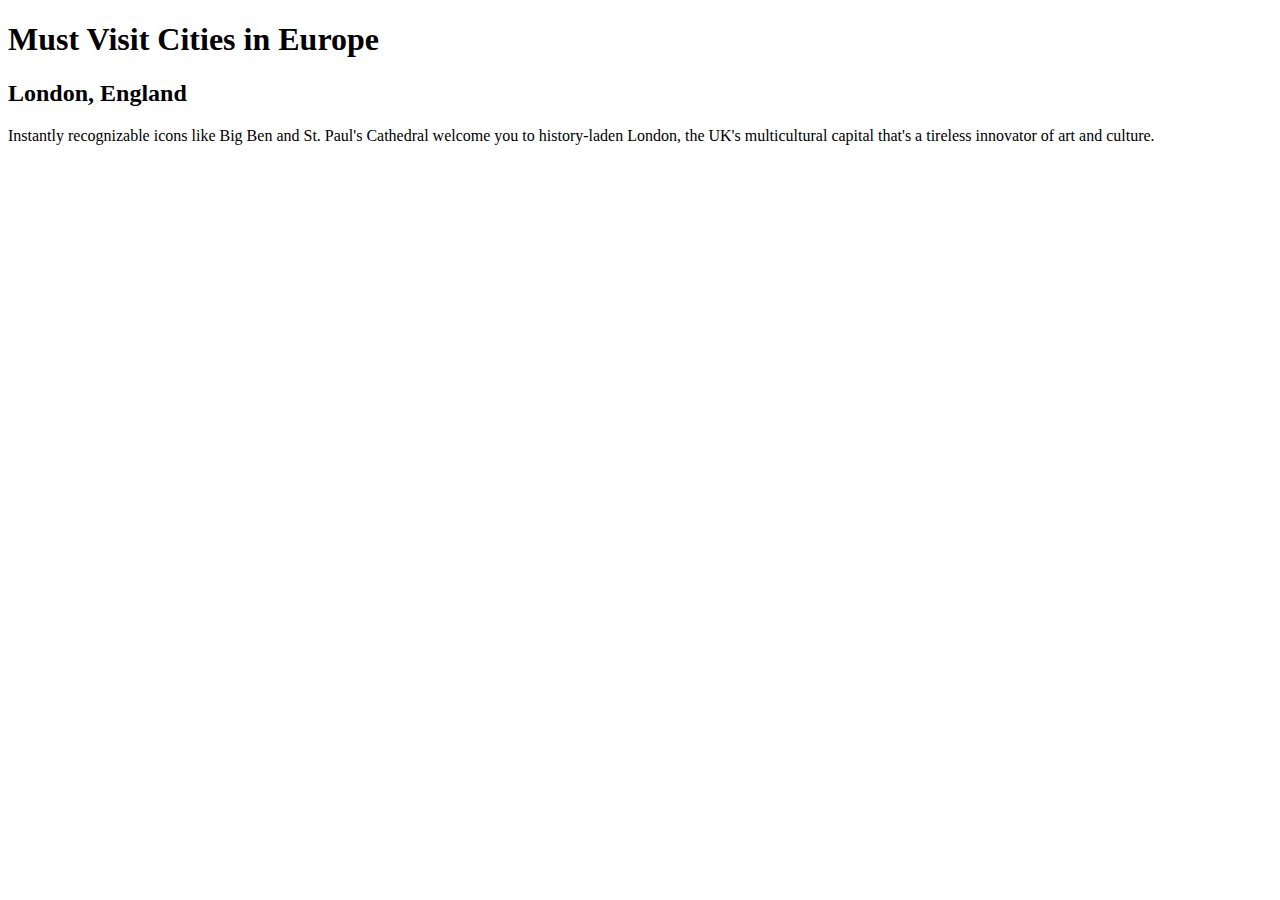
==== index.html @ cefefc82 "Created Index File" ====
<!DOCTYPE html>
<html>
    <head>
        <title>Must Visit Cities in Europe</title>
    </head>
    <body>
        <h1>Must Visit Cities in Europe</h1>
        <section>
            <div>
                <h2>London, England</h2>
                <p>
                    Instantly recognizable icons like Big Ben and St. Paul's Cathedral welcome you to history-laden London, the UK's multicultural capital that's a tireless innovator of art and culture.
                </p>
            </div>
        </section>
    </body>
</html>
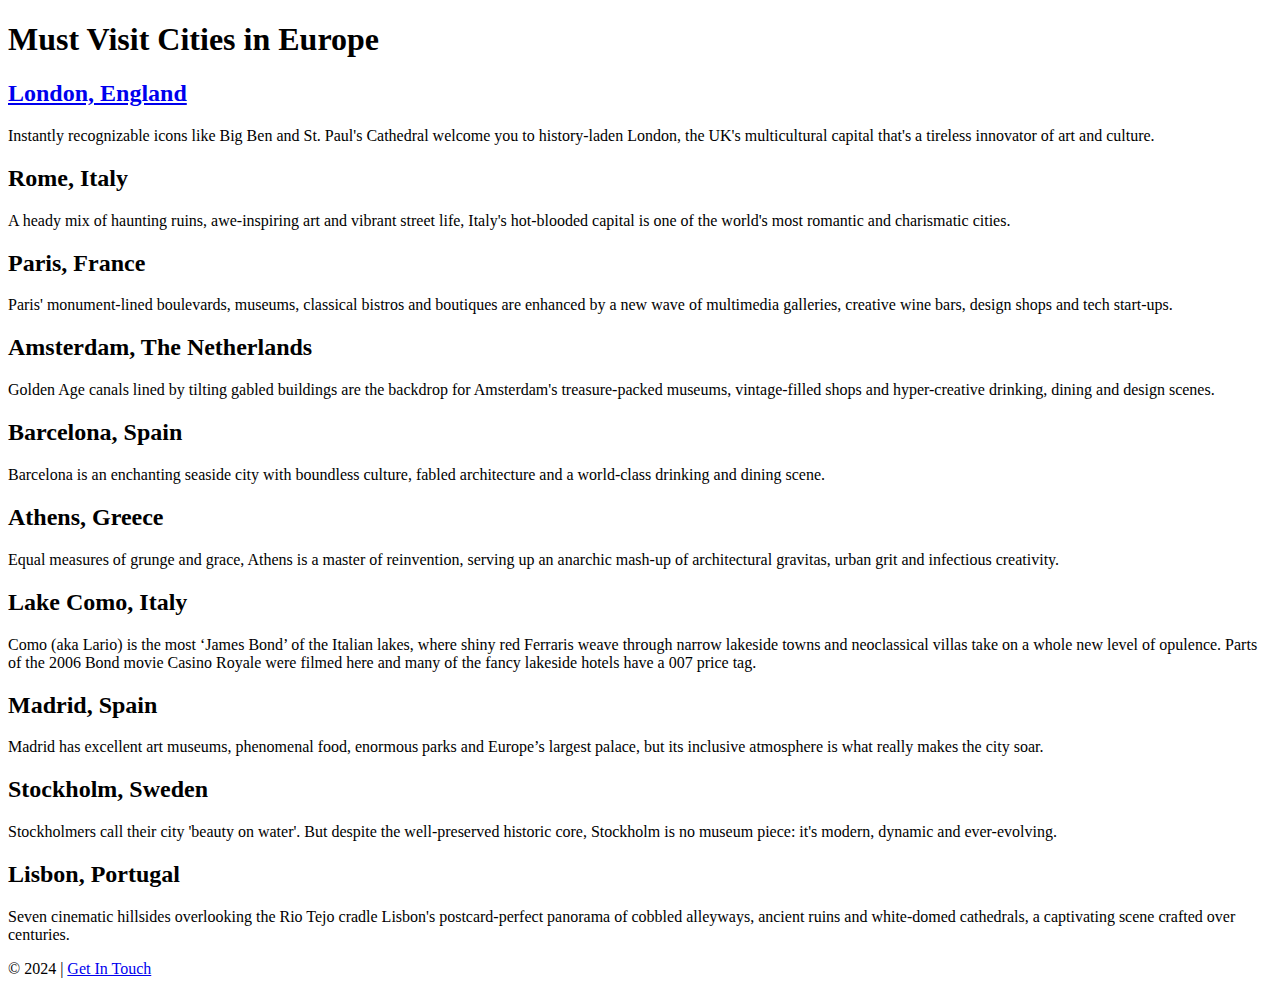
==== commit 899c30ea: "Finished index and started London Page" ====
--- a/index.html
+++ b/index.html
@@ -7,11 +7,71 @@
         <h1>Must Visit Cities in Europe</h1>
         <section>
             <div>
-                <h2>London, England</h2>
+                <h2>
+                    <a href="london.html">      London, England</a></h2>
                 <p>
                     Instantly recognizable icons like Big Ben and St. Paul's Cathedral welcome you to history-laden London, the UK's multicultural capital that's a tireless innovator of art and culture.
                 </p>
             </div>
+            <div>
+                <h2>Rome, Italy</h2>
+                <p>
+                    A heady mix of haunting ruins, awe-inspiring art and vibrant street life, Italy's hot-blooded capital is one of the world's most romantic and charismatic cities.
+
+                </p>
+            </div>
+            <div>
+                <h2>Paris, France</h2>
+                <p>
+                    Paris' monument-lined boulevards, museums, classical bistros and boutiques are enhanced by a new wave of multimedia galleries, creative wine bars, design shops and tech start-ups.
+                </p>
+            </div>
+            <div>
+                <h2>Amsterdam, The Netherlands</h2>
+                <p>
+                    Golden Age canals lined by tilting gabled buildings are the backdrop for Amsterdam's treasure-packed museums, vintage-filled shops and hyper-creative drinking, dining and design scenes.
+                </p>
+            </div>
+            <div>
+            <h2>Barcelona, Spain</h2>
+                <p>
+                    Barcelona is an enchanting seaside city with boundless culture, fabled architecture and a world-class drinking and dining scene.
+                </p>
+            </div>
+            <div>
+                <h2>Athens, Greece</h2>
+                <p>
+                    Equal measures of grunge and grace, Athens is a master of reinvention, serving up an anarchic mash-up of architectural gravitas, urban grit and infectious creativity.
+
+                </p>
+            </div>
+            <div>
+                <h2>Lake Como, Italy</h2>
+                <p>
+                    Como (aka Lario) is the most ‘James Bond’ of the Italian lakes, where shiny red Ferraris weave through narrow lakeside towns and neoclassical villas take on a whole new level of opulence. Parts of the 2006 Bond movie Casino Royale were filmed here and many of the fancy lakeside hotels have a 007 price tag.
+                </p>
+            </div>
+            <div>
+                <h2>Madrid, Spain</h2>
+                <p>
+                    Madrid has excellent art museums, phenomenal food, enormous parks and Europe’s largest palace, but its inclusive atmosphere is what really makes the city soar.
+                </p>
+            </div>
+            <div>
+                <h2>Stockholm, Sweden</h2>
+                <p>
+                    Stockholmers call their city 'beauty on water'. But despite the well-preserved historic core, Stockholm is no museum piece: it's modern, dynamic and ever-evolving.
+                </p>
+            </div>
+            <div>
+                <h2>Lisbon, Portugal</h2>
+                <p>
+                    Seven cinematic hillsides overlooking the Rio Tejo cradle Lisbon's postcard-perfect panorama of cobbled alleyways, ancient ruins and white-domed cathedrals, a captivating scene crafted over centuries.
+                </p>
+            </div>
         </section>
+        <footer>
+            <p>© 2024 | <a href="mailto:novak663@umn.edu">Get In Touch</a></p>
+        </footer>
     </body>
 </html>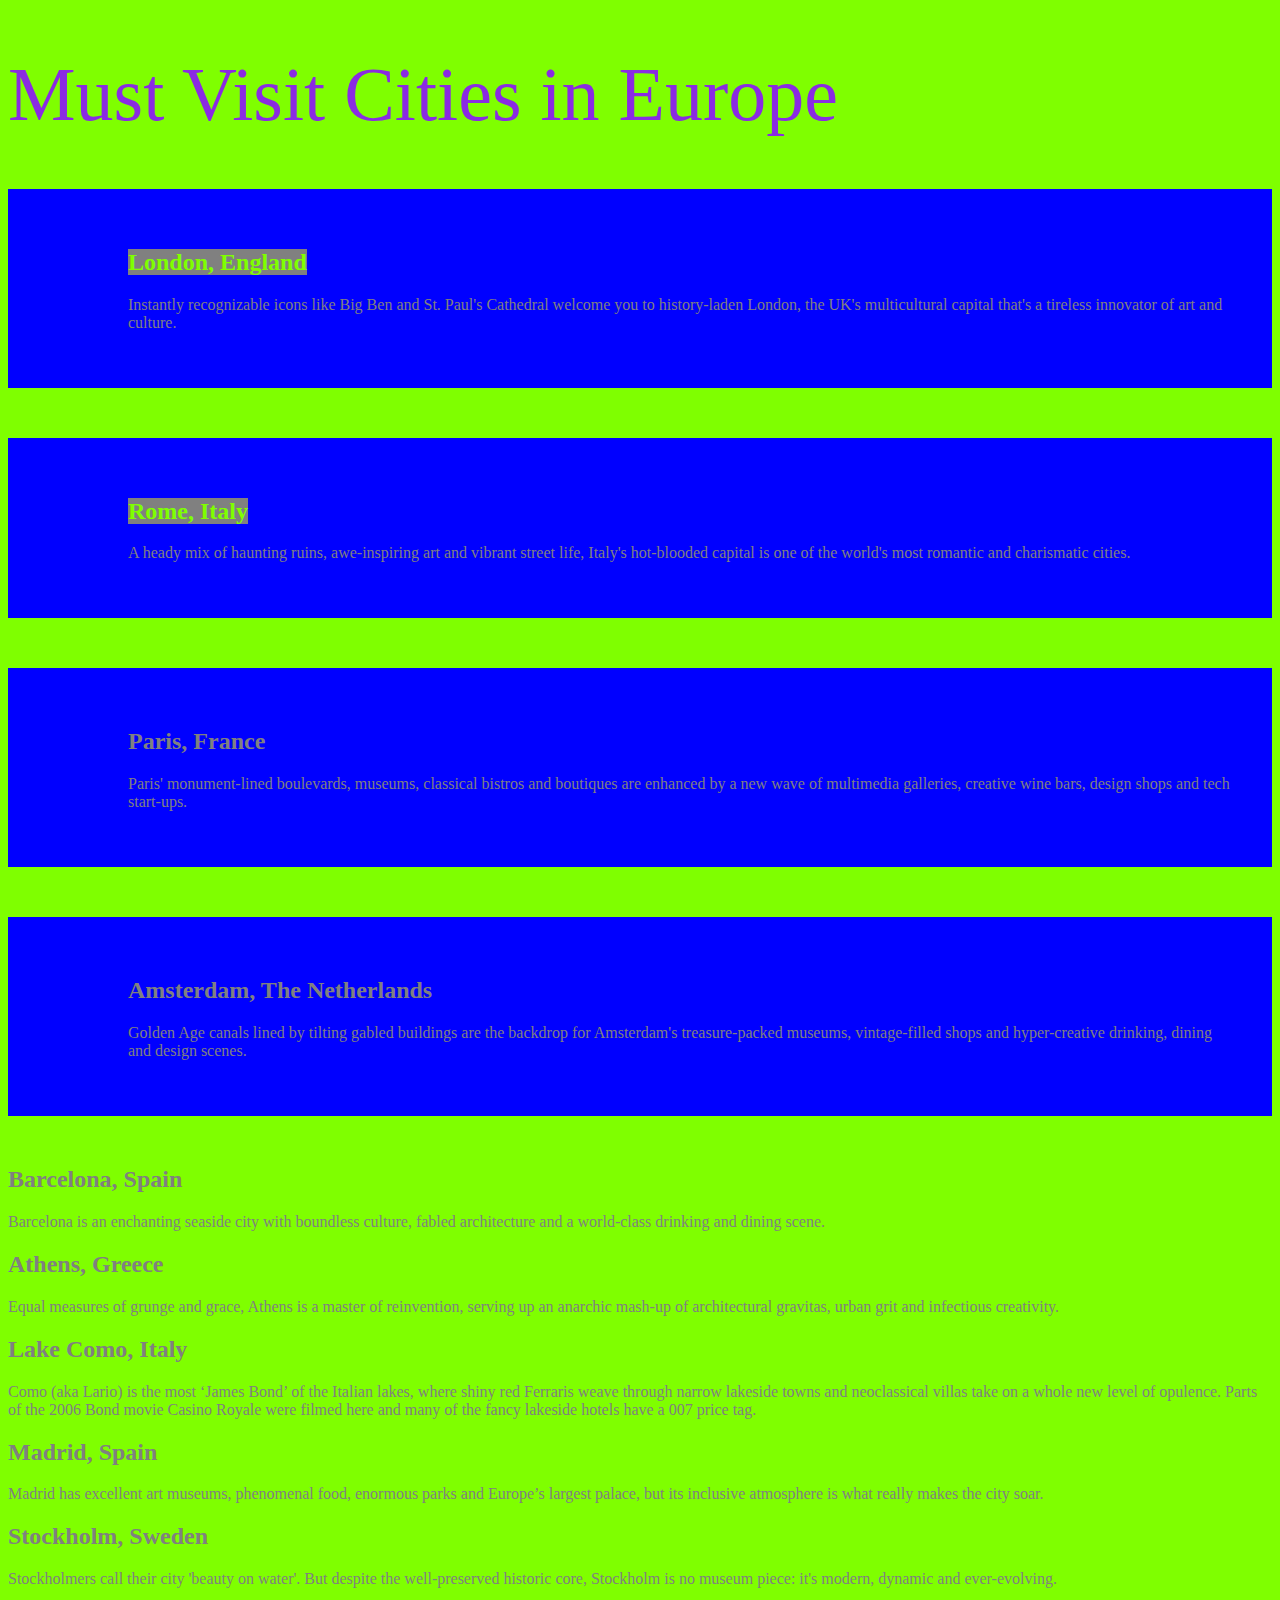
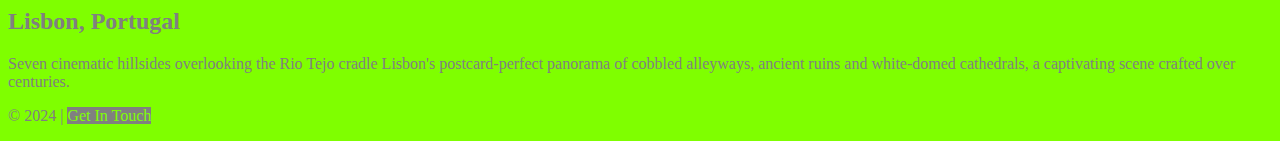
==== commit c29eddac: "Add CSS to HTML" ====
--- a/index.html
+++ b/index.html
@@ -2,31 +2,33 @@
 <html>
     <head>
         <title>Must Visit Cities in Europe</title>
+        <link rel="stylesheet" href="style.css">
     </head>
     <body>
         <h1>Must Visit Cities in Europe</h1>
         <section>
-            <div>
+            <div class="city-wrapper">
                 <h2>
                     <a href="london.html">      London, England</a></h2>
                 <p>
                     Instantly recognizable icons like Big Ben and St. Paul's Cathedral welcome you to history-laden London, the UK's multicultural capital that's a tireless innovator of art and culture.
                 </p>
             </div>
-            <div>
-                <h2>Rome, Italy</h2>
+            <div class="city-wrapper">
+                <h2>
+                    <a href="london.html">Rome, Italy</a></h2>
                 <p>
                     A heady mix of haunting ruins, awe-inspiring art and vibrant street life, Italy's hot-blooded capital is one of the world's most romantic and charismatic cities.
 
                 </p>
             </div>
-            <div>
+            <div class="city-wrapper">
                 <h2>Paris, France</h2>
                 <p>
                     Paris' monument-lined boulevards, museums, classical bistros and boutiques are enhanced by a new wave of multimedia galleries, creative wine bars, design shops and tech start-ups.
                 </p>
             </div>
-            <div>
+            <div class="city-wrapper">
                 <h2>Amsterdam, The Netherlands</h2>
                 <p>
                     Golden Age canals lined by tilting gabled buildings are the backdrop for Amsterdam's treasure-packed museums, vintage-filled shops and hyper-creative drinking, dining and design scenes.
--- a/style.css
+++ b/style.css
@@ -0,0 +1,26 @@
+body {
+    background-color: chartreuse;
+    font-family: Georgia, 'Times New Roman', Times, serif;
+    color: grey;
+}
+
+a {
+    color: chartreuse;
+    text-decoration: none;
+    background-color: grey;
+}
+
+h1 {
+    font-size: 76px;
+    color: blueviolet;
+    font-weight: normal;
+}
+
+.city-wrapper {
+    padding:40px;
+    padding-left: 120px;
+    margin-bottom: 50px;
+    background-color: blue;
+}
+
+
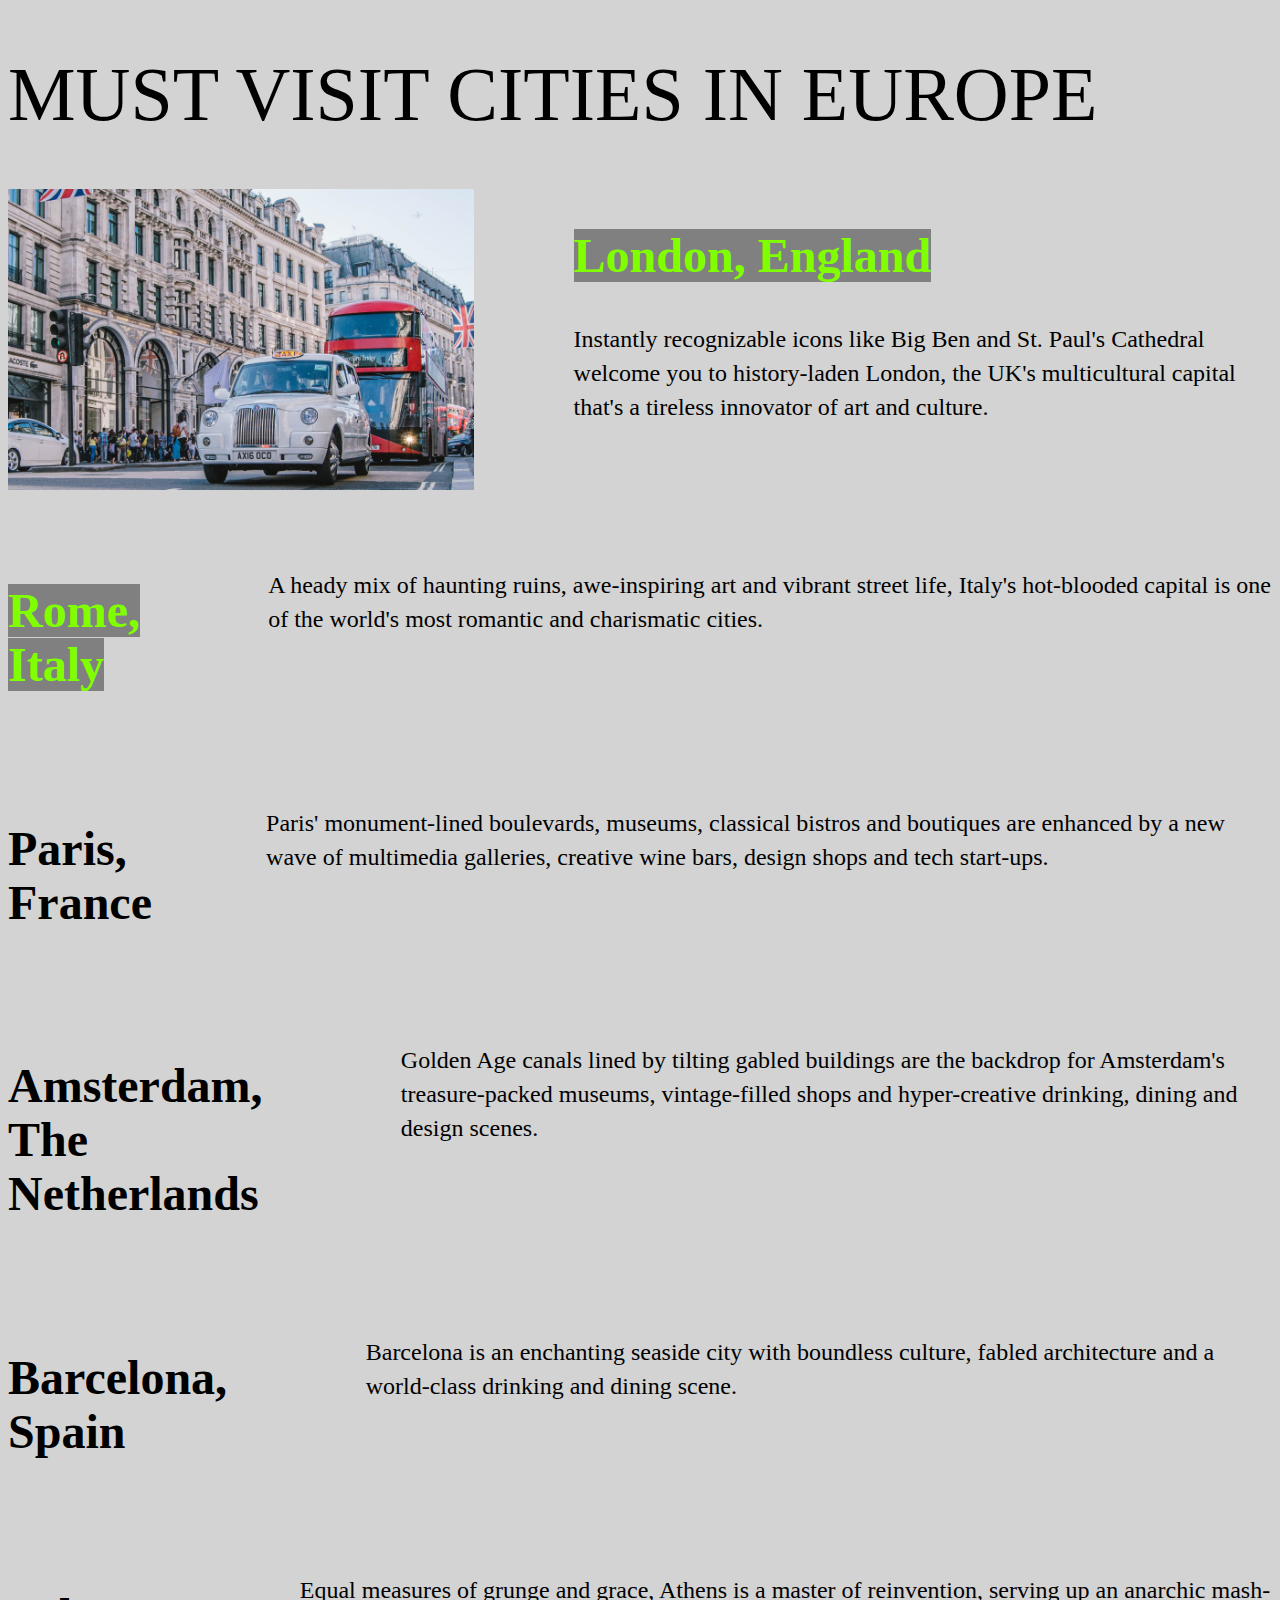
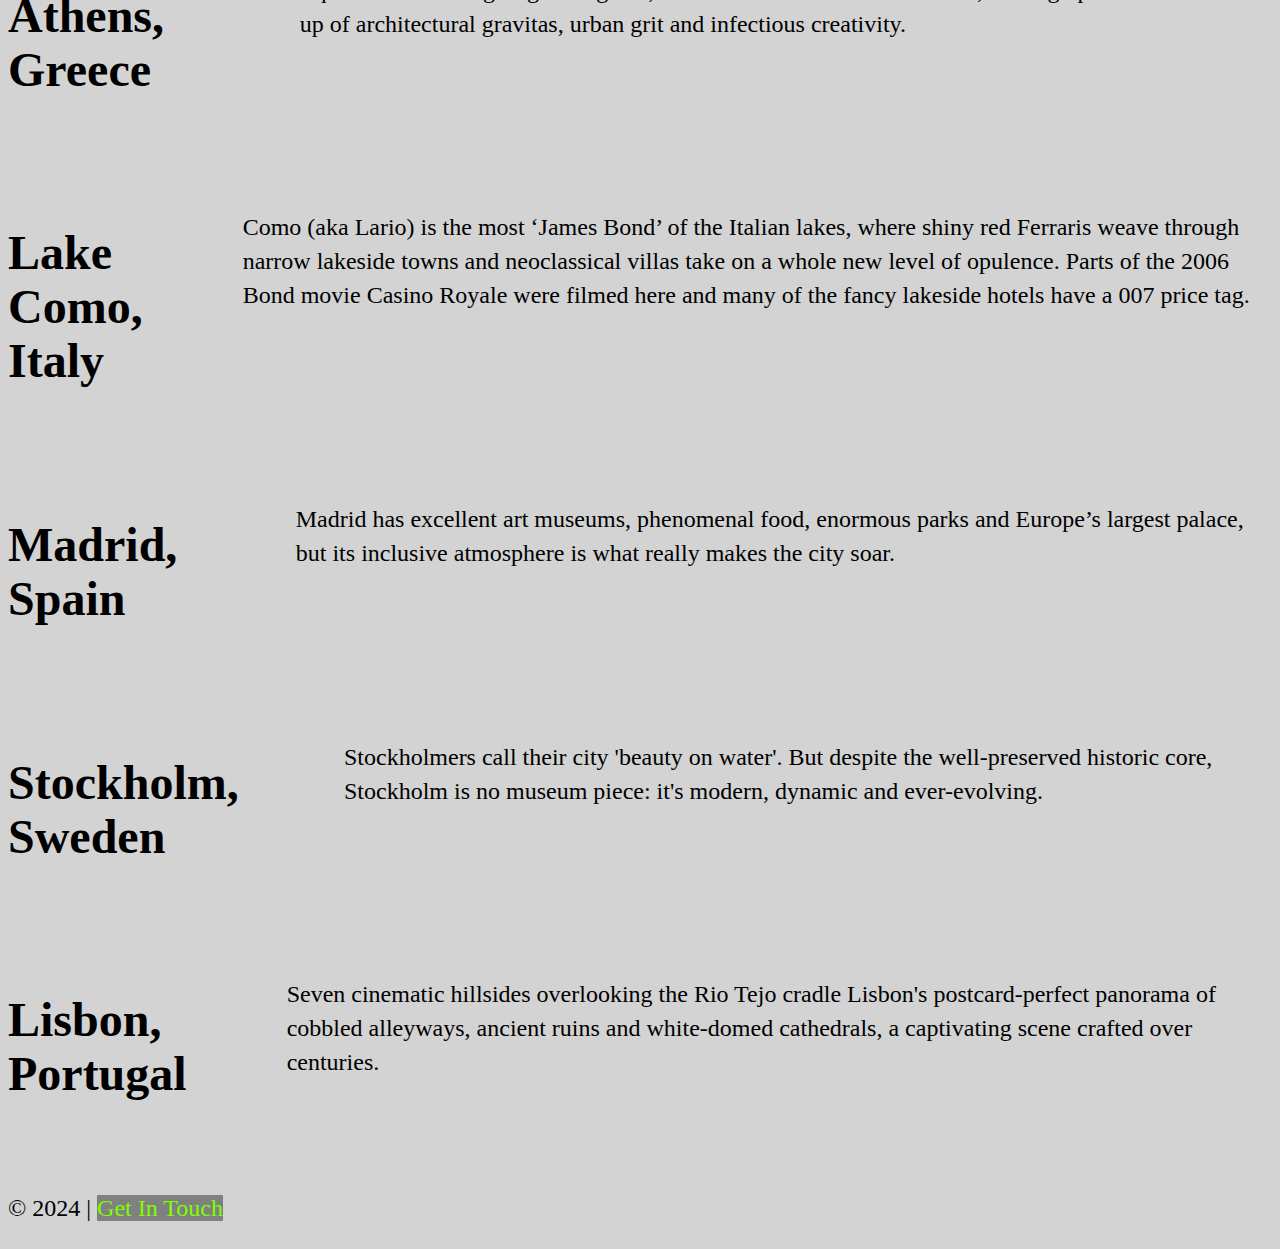
==== commit dca077ae: "05: 05: Flexbox and Advanced Layout Intro" ====
--- a/index.html
+++ b/index.html
@@ -7,70 +7,96 @@
     <body>
         <h1>Must Visit Cities in Europe</h1>
         <section>
+
+
+            <div class="city-wrapper">
+                <div class="city-img">
+                    <img src="Assets/Cities/london.png" class="w-100"/>
+                </div>
+                    <div class="city-text">
+                    <h2>
+                        <a href="london.html">      London, England</a></h2>
+                    <p>
+                        Instantly recognizable icons like Big Ben and St. Paul's Cathedral welcome you to history-laden London, the UK's multicultural capital that's a tireless innovator of art and culture.
+                    </p>
+                </div>
+            </div>
+
             <div class="city-wrapper">
                 <h2>
-                    <a href="london.html">      London, England</a></h2>
-                <p>
-                    Instantly recognizable icons like Big Ben and St. Paul's Cathedral welcome you to history-laden London, the UK's multicultural capital that's a tireless innovator of art and culture.
-                </p>
-            </div>
-            <div class="city-wrapper">
-                <h2>
-                    <a href="london.html">Rome, Italy</a></h2>
+                    <a href="rome.html">Rome, Italy</a></h2>
                 <p>
                     A heady mix of haunting ruins, awe-inspiring art and vibrant street life, Italy's hot-blooded capital is one of the world's most romantic and charismatic cities.
 
                 </p>
             </div>
+
+
             <div class="city-wrapper">
                 <h2>Paris, France</h2>
                 <p>
                     Paris' monument-lined boulevards, museums, classical bistros and boutiques are enhanced by a new wave of multimedia galleries, creative wine bars, design shops and tech start-ups.
                 </p>
             </div>
+
+
             <div class="city-wrapper">
                 <h2>Amsterdam, The Netherlands</h2>
                 <p>
                     Golden Age canals lined by tilting gabled buildings are the backdrop for Amsterdam's treasure-packed museums, vintage-filled shops and hyper-creative drinking, dining and design scenes.
                 </p>
             </div>
-            <div>
+
+
+            <div class="city-wrapper">
             <h2>Barcelona, Spain</h2>
                 <p>
                     Barcelona is an enchanting seaside city with boundless culture, fabled architecture and a world-class drinking and dining scene.
                 </p>
             </div>
-            <div>
+
+
+            <div class="city-wrapper">
                 <h2>Athens, Greece</h2>
                 <p>
                     Equal measures of grunge and grace, Athens is a master of reinvention, serving up an anarchic mash-up of architectural gravitas, urban grit and infectious creativity.
 
                 </p>
             </div>
-            <div>
+
+
+            <div class="city-wrapper">
                 <h2>Lake Como, Italy</h2>
                 <p>
                     Como (aka Lario) is the most ‘James Bond’ of the Italian lakes, where shiny red Ferraris weave through narrow lakeside towns and neoclassical villas take on a whole new level of opulence. Parts of the 2006 Bond movie Casino Royale were filmed here and many of the fancy lakeside hotels have a 007 price tag.
                 </p>
             </div>
-            <div>
+
+
+            <div class="city-wrapper">
                 <h2>Madrid, Spain</h2>
                 <p>
                     Madrid has excellent art museums, phenomenal food, enormous parks and Europe’s largest palace, but its inclusive atmosphere is what really makes the city soar.
                 </p>
             </div>
-            <div>
+
+
+            <div class="city-wrapper">
                 <h2>Stockholm, Sweden</h2>
                 <p>
                     Stockholmers call their city 'beauty on water'. But despite the well-preserved historic core, Stockholm is no museum piece: it's modern, dynamic and ever-evolving.
                 </p>
             </div>
-            <div>
+
+
+            <div class="city-wrapper">
                 <h2>Lisbon, Portugal</h2>
                 <p>
                     Seven cinematic hillsides overlooking the Rio Tejo cradle Lisbon's postcard-perfect panorama of cobbled alleyways, ancient ruins and white-domed cathedrals, a captivating scene crafted over centuries.
                 </p>
             </div>
+
+            
         </section>
         <footer>
             <p>© 2024 | <a href="mailto:novak663@umn.edu">Get In Touch</a></p>
--- a/style.css
+++ b/style.css
@@ -1,7 +1,32 @@
 body {
-    background-color: chartreuse;
-    font-family: Georgia, 'Times New Roman', Times, serif;
-    color: grey;
+    background-color: lightgray;
+    color: black;
+    font-family: "Figtree", serif;
+    font-optical-sizing: auto;
+    font-weight: 300;
+    font-style: normal;
+}
+
+.container {
+    max-width: 730px;
+    margin-left: auto;
+    margin-right: auto;
+}
+
+.w-100{
+    width: 100%;
+}
+
+.jaro-regular {
+    font-family: "Jaro", serif;
+    font-optical-sizing: auto;
+    font-weight: 400;
+    font-style: normal;
+  }
+  
+p{
+    font-size: 24px;
+    line-height: 34px;
 }
 
 a {
@@ -12,15 +37,30 @@
 
 h1 {
     font-size: 76px;
-    color: blueviolet;
-    font-weight: normal;
+    font-family: "Jaro", serif;
+    font-optical-sizing: auto;
+    font-weight: 400;
+    font-style: normal;
+    text-transform: uppercase;
+}
+
+h2{
+    font-size: 48px;
+    line-height: 54px;
 }
 
 .city-wrapper {
-    padding:40px;
-    padding-left: 120px;
     margin-bottom: 50px;
-    background-color: blue;
+    display: flex;
+    flex-direction: row;
+    gap: 100px;
 }
 
+.city-img {
+    width: 40%;
+}
 
+.city-text {
+    width: 60%;
+}
+
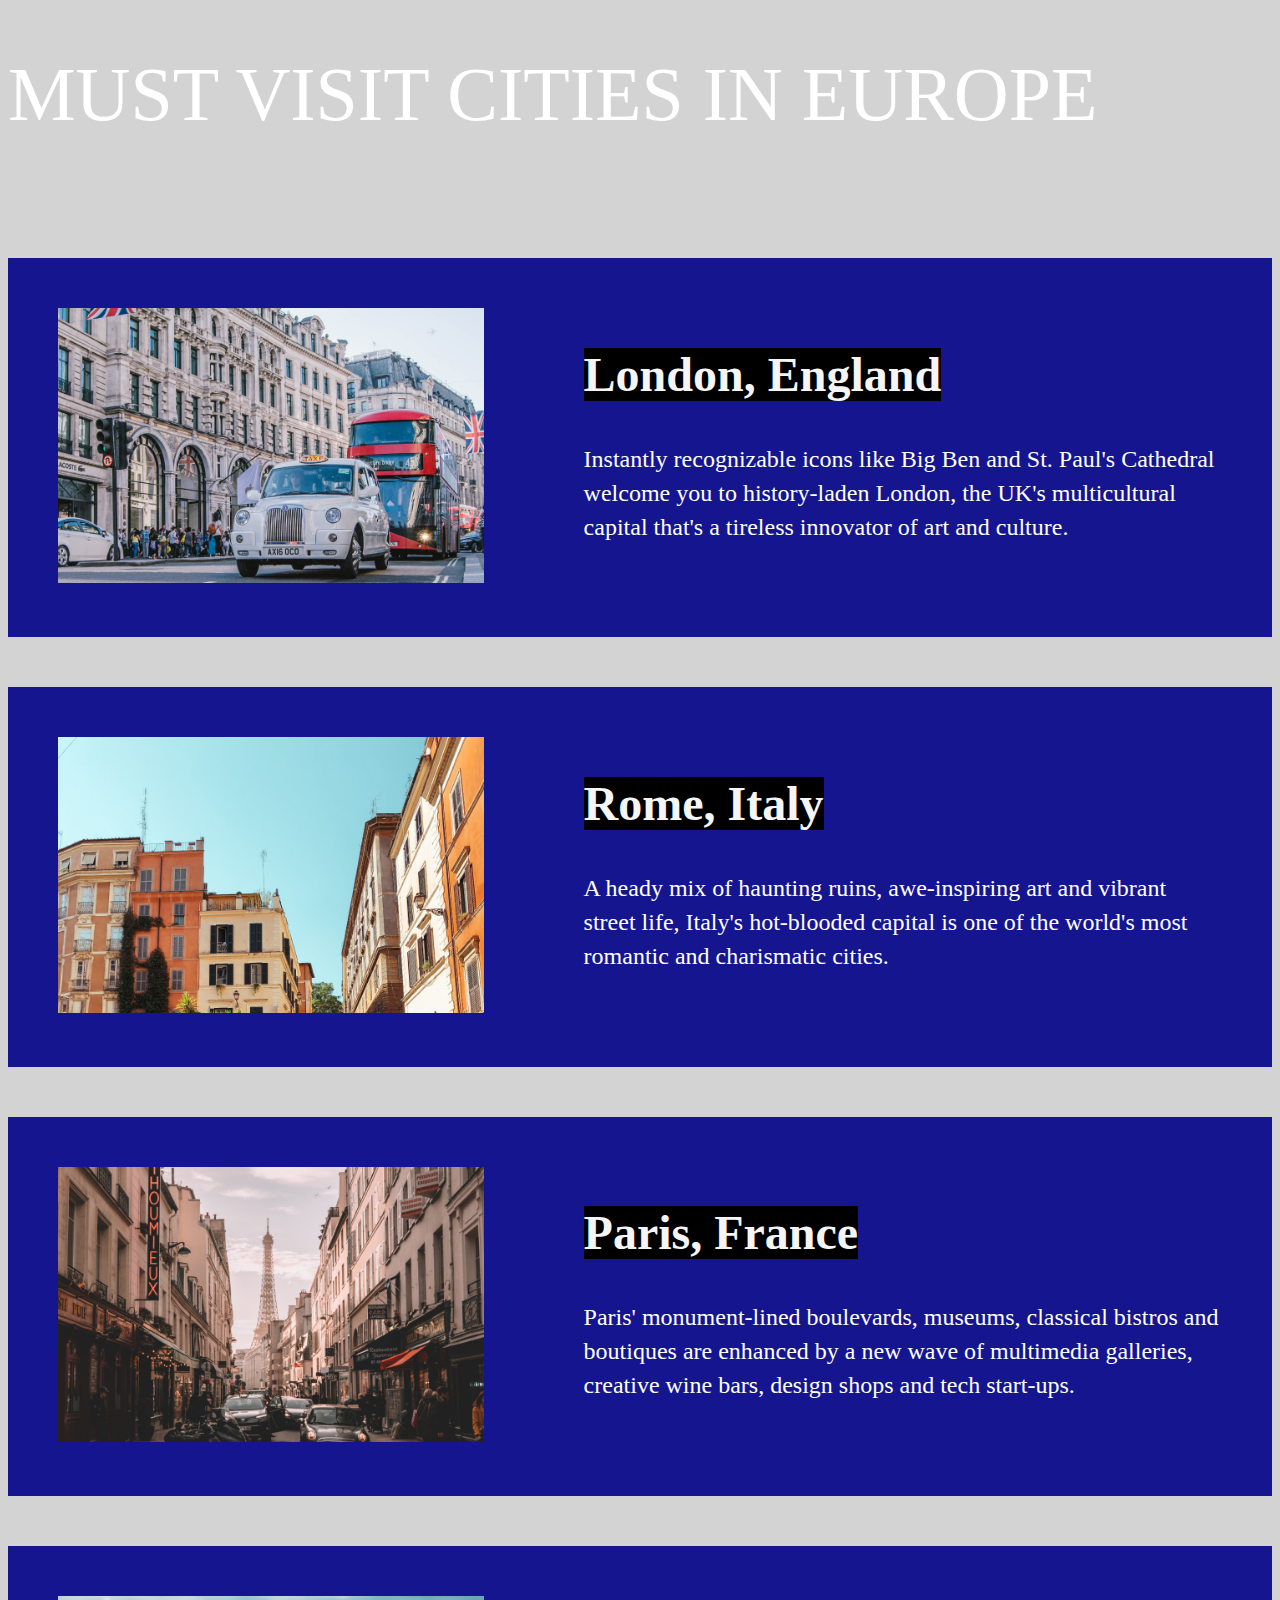
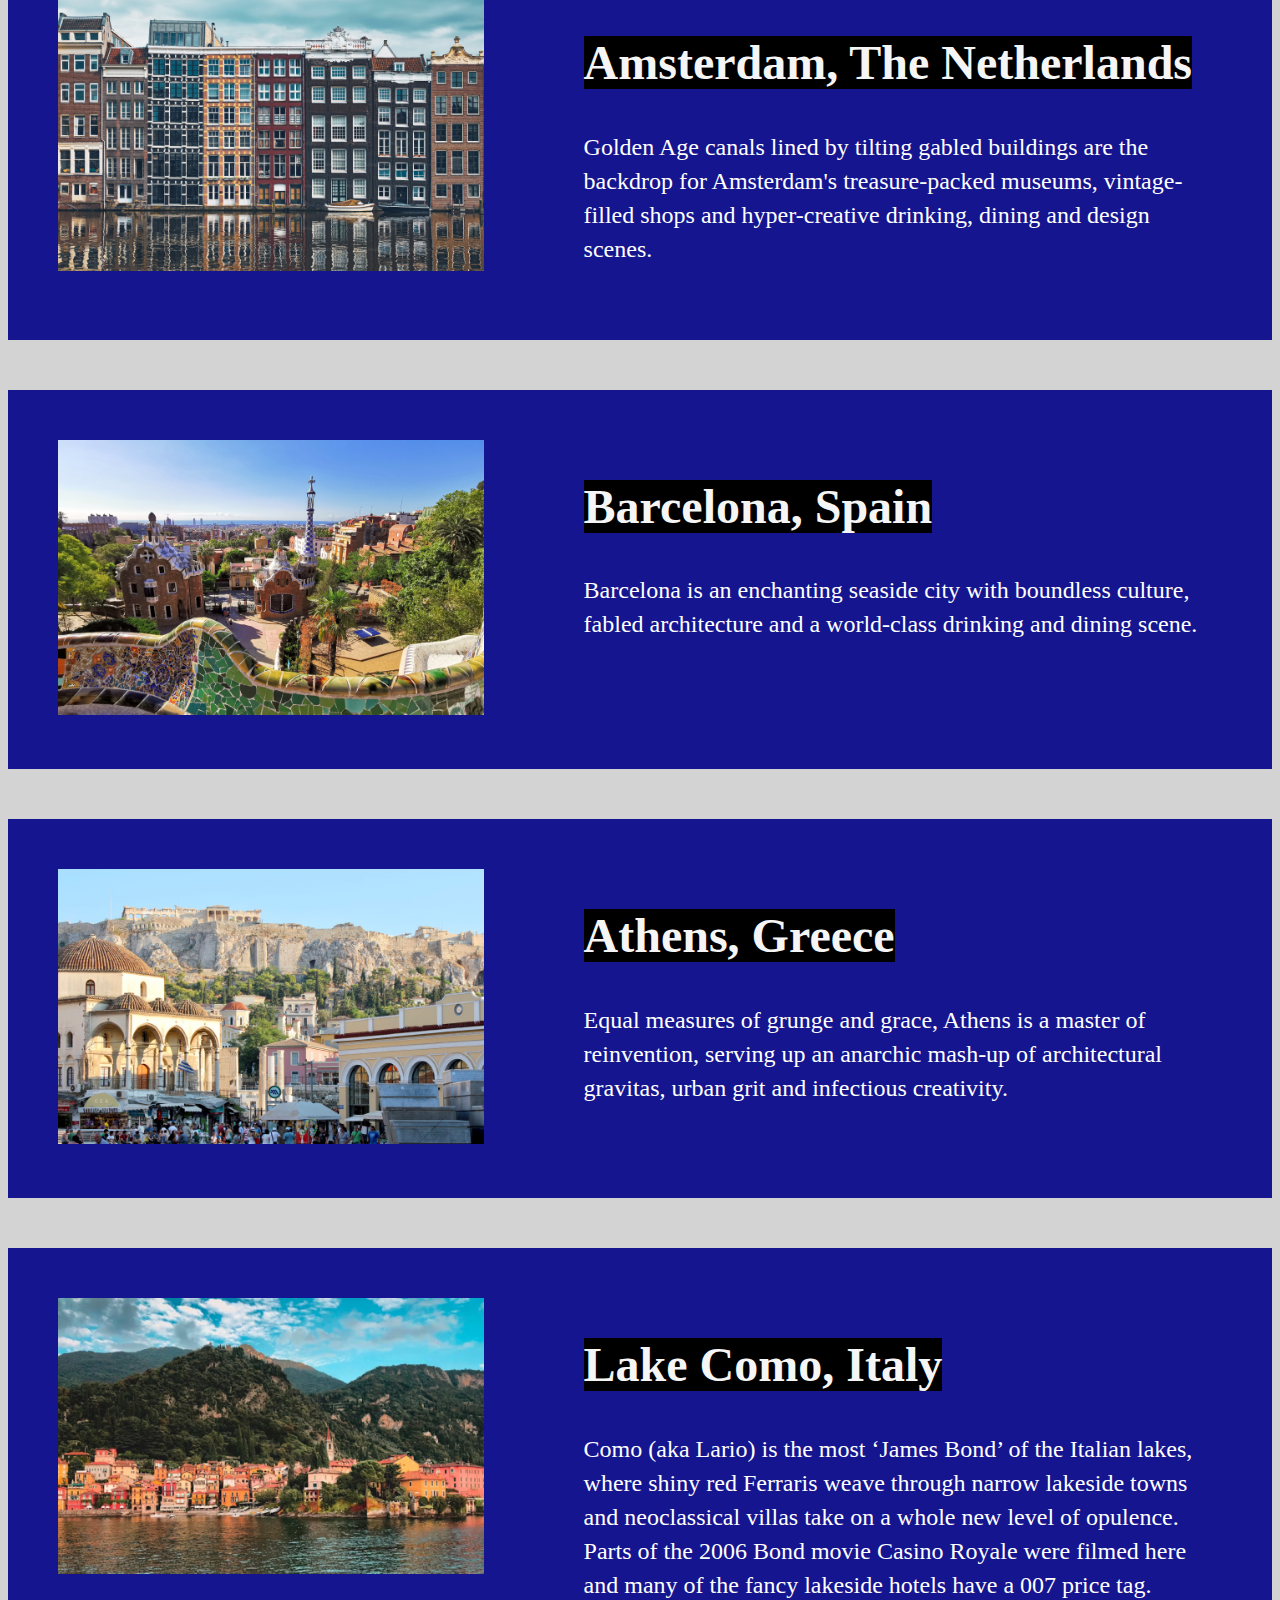
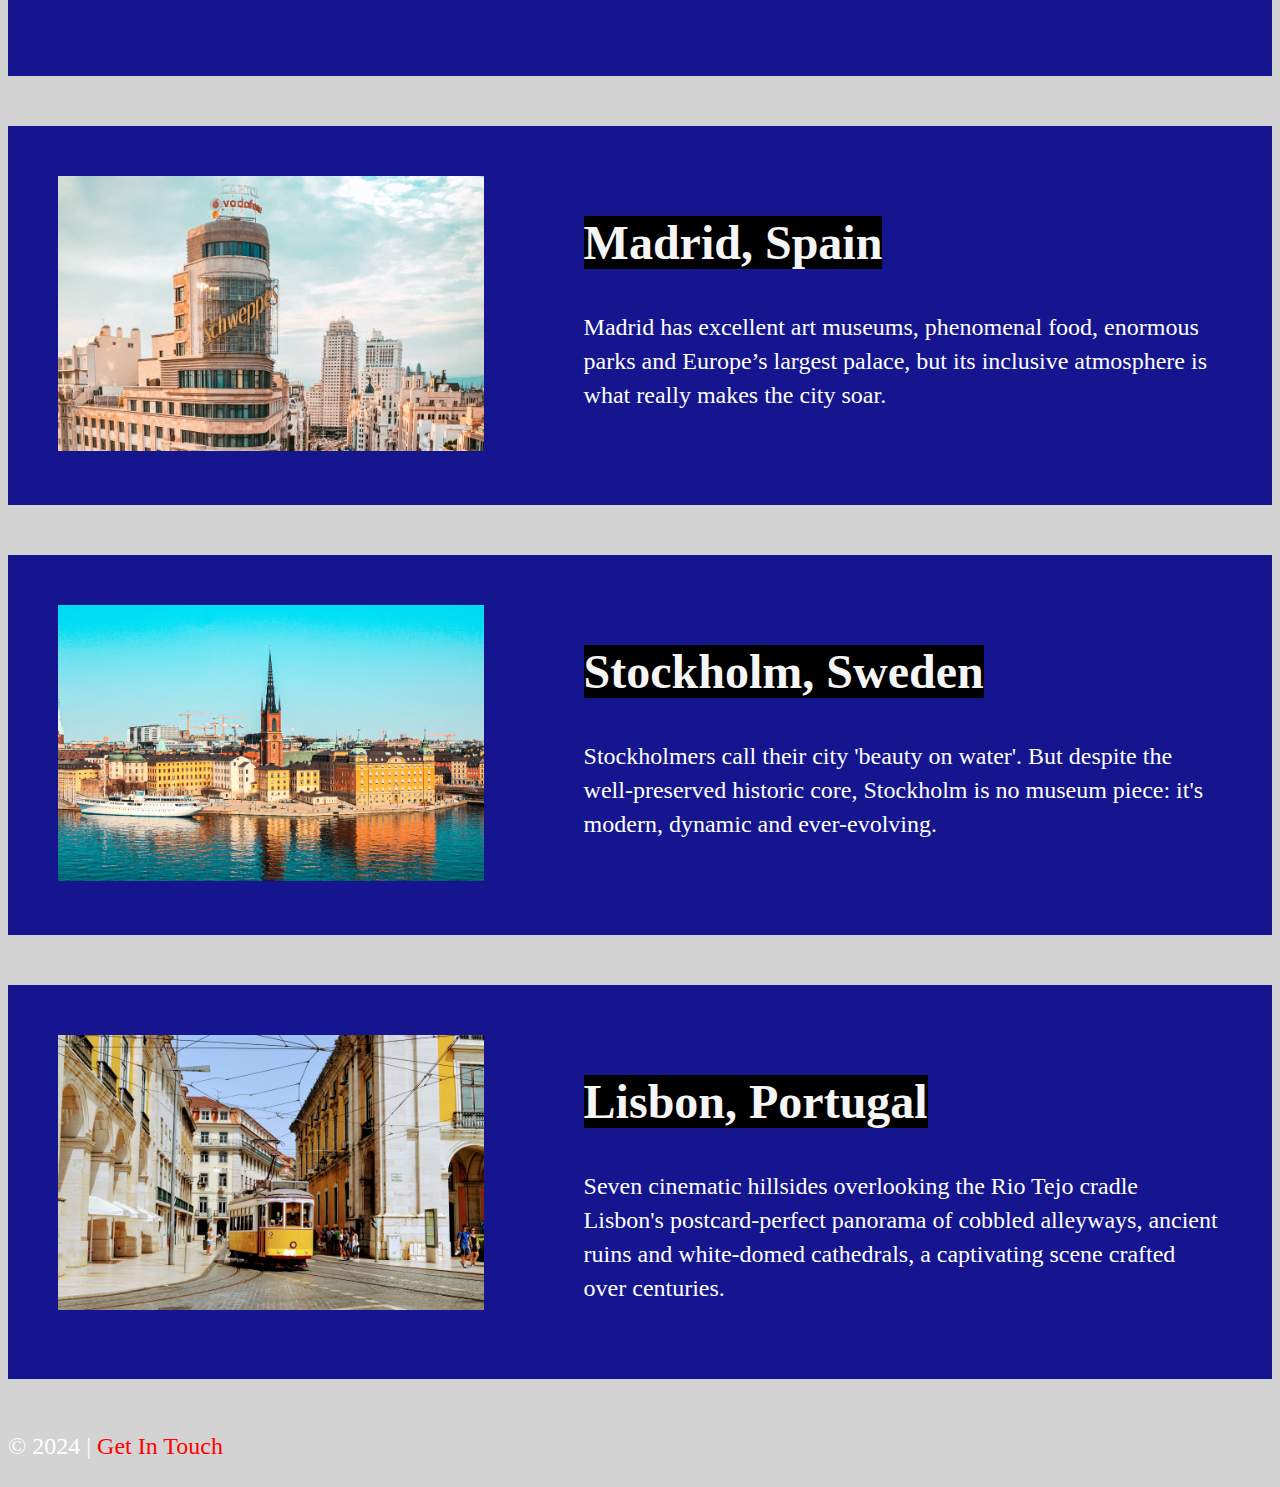
==== commit 418b521c: "05: Flexbox and Advanced Layout" ====
--- a/index.html
+++ b/index.html
@@ -6,7 +6,7 @@
     </head>
     <body>
         <h1>Must Visit Cities in Europe</h1>
-        <section>
+        <section class="cities-section">
 
 
             <div class="city-wrapper">
@@ -23,82 +23,125 @@
             </div>
 
             <div class="city-wrapper">
-                <h2>
-                    <a href="rome.html">Rome, Italy</a></h2>
-                <p>
-                    A heady mix of haunting ruins, awe-inspiring art and vibrant street life, Italy's hot-blooded capital is one of the world's most romantic and charismatic cities.
-
-                </p>
+                <div class="city-img">
+                    <img src="Assets/Cities/rome.png" class="w-100"/>
+                </div>
+                    <div class="city-text">
+                    <h2>
+                        <a href="#">      Rome, Italy</a></h2>
+                    <p>
+                        A heady mix of haunting ruins, awe-inspiring art and vibrant street life, Italy's hot-blooded capital is one of the world's most romantic and charismatic cities.
+                    </p>
+                </div>
             </div>
 
+            <div class="city-wrapper">
+                <div class="city-img">
+                    <img src="Assets/Cities/paris.png" class="w-100"/>
+                </div>
+                    <div class="city-text">
+                    <h2>
+                        <a href="#">      Paris, France</a></h2>
+                    <p>
+                        Paris' monument-lined boulevards, museums, classical bistros and boutiques are enhanced by a new wave of multimedia galleries, creative wine bars, design shops and tech start-ups.
+                    </p>
+                </div>
+            </div>
 
             <div class="city-wrapper">
-                <h2>Paris, France</h2>
-                <p>
-                    Paris' monument-lined boulevards, museums, classical bistros and boutiques are enhanced by a new wave of multimedia galleries, creative wine bars, design shops and tech start-ups.
-                </p>
+                <div class="city-img">
+                    <img src="Assets/Cities/amsterdam.png" class="w-100"/>
+                </div>
+                    <div class="city-text">
+                    <h2>
+                        <a href="#">      Amsterdam, The Netherlands</a></h2>
+                    <p>
+                        Golden Age canals lined by tilting gabled buildings are the backdrop for Amsterdam's treasure-packed museums, vintage-filled shops and hyper-creative drinking, dining and design scenes.
+                    </p>
+                </div>
             </div>
 
+            <div class="city-wrapper">
+                <div class="city-img">
+                    <img src="Assets/Cities/barcelona.png" class="w-100"/>
+                </div>
+                    <div class="city-text">
+                    <h2>
+                        <a href="#">      Barcelona, Spain</a></h2>
+                    <p>
+                        Barcelona is an enchanting seaside city with boundless culture, fabled architecture and a world-class drinking and dining scene.
+                    </p>
+                </div>
+            </div>
 
             <div class="city-wrapper">
-                <h2>Amsterdam, The Netherlands</h2>
-                <p>
-                    Golden Age canals lined by tilting gabled buildings are the backdrop for Amsterdam's treasure-packed museums, vintage-filled shops and hyper-creative drinking, dining and design scenes.
-                </p>
+                <div class="city-img">
+                    <img src="Assets/Cities/athens.png" class="w-100"/>
+                </div>
+                    <div class="city-text">
+                    <h2>
+                        <a href="#">      Athens, Greece</a></h2>
+                    <p>
+                        Equal measures of grunge and grace, Athens is a master of reinvention, serving up an anarchic mash-up of architectural gravitas, urban grit and infectious creativity.
+                    </p>
+                </div>
             </div>
 
+            <div class="city-wrapper">
+                <div class="city-img">
+                    <img src="Assets/Cities/lake-como.png" class="w-100"/>
+                </div>
+                    <div class="city-text">
+                    <h2>
+                        <a href="#">      Lake Como, Italy</a></h2>
+                    <p>
+                        Como (aka Lario) is the most ‘James Bond’ of the Italian lakes, where shiny red Ferraris weave through narrow lakeside towns and neoclassical villas take on a whole new level of opulence. Parts of the 2006 Bond movie Casino Royale were filmed here and many of the fancy lakeside hotels have a 007 price tag.
+                    </p>
+                </div>
+            </div>
 
             <div class="city-wrapper">
-            <h2>Barcelona, Spain</h2>
-                <p>
-                    Barcelona is an enchanting seaside city with boundless culture, fabled architecture and a world-class drinking and dining scene.
-                </p>
+                <div class="city-img">
+                    <img src="Assets/Cities/madrid.png" class="w-100"/>
+                </div>
+                    <div class="city-text">
+                    <h2>
+                        <a href="#">      Madrid, Spain</a></h2>
+                    <p>
+                        Madrid has excellent art museums, phenomenal food, enormous parks and Europe’s largest palace, but its inclusive atmosphere is what really makes the city soar.
+                    </p>
+                </div>
             </div>
 
+            <div class="city-wrapper">
+                <div class="city-img">
+                    <img src="Assets/Cities/stockholm.png" class="w-100"/>
+                </div>
+                    <div class="city-text">
+                    <h2>
+                        <a href="#">      Stockholm, Sweden</a></h2>
+                    <p>
+                        Stockholmers call their city 'beauty on water'. But despite the well-preserved historic core, Stockholm is no museum piece: it's modern, dynamic and ever-evolving.
+                    </p>
+                </div>
+            </div>
 
             <div class="city-wrapper">
-                <h2>Athens, Greece</h2>
-                <p>
-                    Equal measures of grunge and grace, Athens is a master of reinvention, serving up an anarchic mash-up of architectural gravitas, urban grit and infectious creativity.
-
-                </p>
-            </div>
-
-
-            <div class="city-wrapper">
-                <h2>Lake Como, Italy</h2>
-                <p>
-                    Como (aka Lario) is the most ‘James Bond’ of the Italian lakes, where shiny red Ferraris weave through narrow lakeside towns and neoclassical villas take on a whole new level of opulence. Parts of the 2006 Bond movie Casino Royale were filmed here and many of the fancy lakeside hotels have a 007 price tag.
-                </p>
-            </div>
-
-
-            <div class="city-wrapper">
-                <h2>Madrid, Spain</h2>
-                <p>
-                    Madrid has excellent art museums, phenomenal food, enormous parks and Europe’s largest palace, but its inclusive atmosphere is what really makes the city soar.
-                </p>
-            </div>
-
-
-            <div class="city-wrapper">
-                <h2>Stockholm, Sweden</h2>
-                <p>
-                    Stockholmers call their city 'beauty on water'. But despite the well-preserved historic core, Stockholm is no museum piece: it's modern, dynamic and ever-evolving.
-                </p>
-            </div>
-
-
-            <div class="city-wrapper">
-                <h2>Lisbon, Portugal</h2>
-                <p>
-                    Seven cinematic hillsides overlooking the Rio Tejo cradle Lisbon's postcard-perfect panorama of cobbled alleyways, ancient ruins and white-domed cathedrals, a captivating scene crafted over centuries.
-                </p>
+                <div class="city-img">
+                    <img src="Assets/Cities/lisbon.png" class="w-100"/>
+                </div>
+                    <div class="city-text">
+                    <h2>
+                        <a href="#">      Lisbon, Portugal</a></h2>
+                    <p>
+                        Seven cinematic hillsides overlooking the Rio Tejo cradle Lisbon's postcard-perfect panorama of cobbled alleyways, ancient ruins and white-domed cathedrals, a captivating scene crafted over centuries.
+                    </p>
+                </div>
             </div>
 
             
         </section>
-        <footer>
+        <footer class="london-links">
             <p>© 2024 | <a href="mailto:novak663@umn.edu">Get In Touch</a></p>
         </footer>
     </body>
--- a/style.css
+++ b/style.css
@@ -1,16 +1,18 @@
 body {
     background-color: lightgray;
-    color: black;
+    color: white;
     font-family: "Figtree", serif;
     font-optical-sizing: auto;
     font-weight: 300;
     font-style: normal;
 }
 
+
 .container {
-    max-width: 730px;
+    max-width: 1000px;
     margin-left: auto;
     margin-right: auto;
+    margin: 120px;
 }
 
 .w-100{
@@ -30,9 +32,9 @@
 }
 
 a {
-    color: chartreuse;
+    color: whitesmoke;
     text-decoration: none;
-    background-color: grey;
+    background-color: black;
 }
 
 h1 {
@@ -53,7 +55,10 @@
     margin-bottom: 50px;
     display: flex;
     flex-direction: row;
+    align-items: flex-start;
     gap: 100px;
+    background-color: rgb(21, 21, 143);
+    padding: 50px;
 }
 
 .city-img {
@@ -64,3 +69,12 @@
     width: 60%;
 }
 
+
+.cities-section {
+    margin-top: 120px;
+}
+
+.london-links a {
+    color: red;
+    background-color: transparent;
+}
